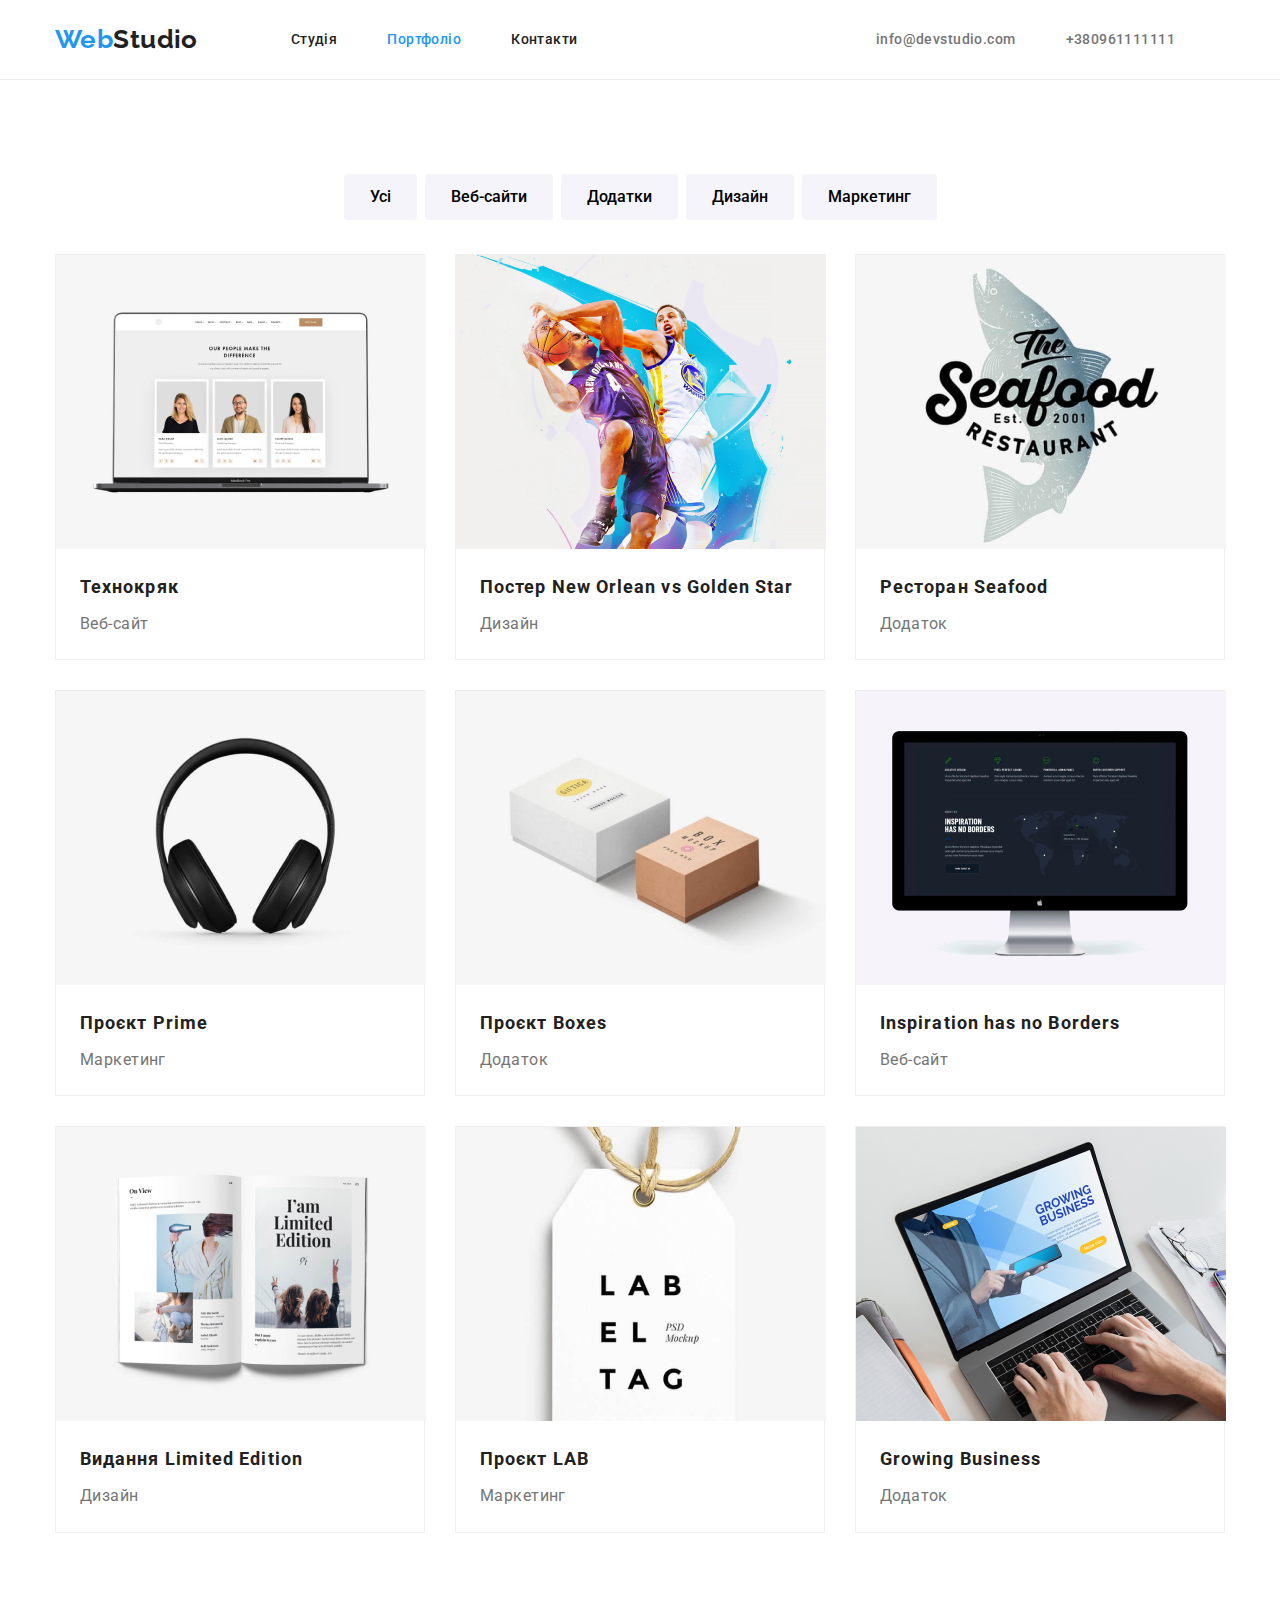
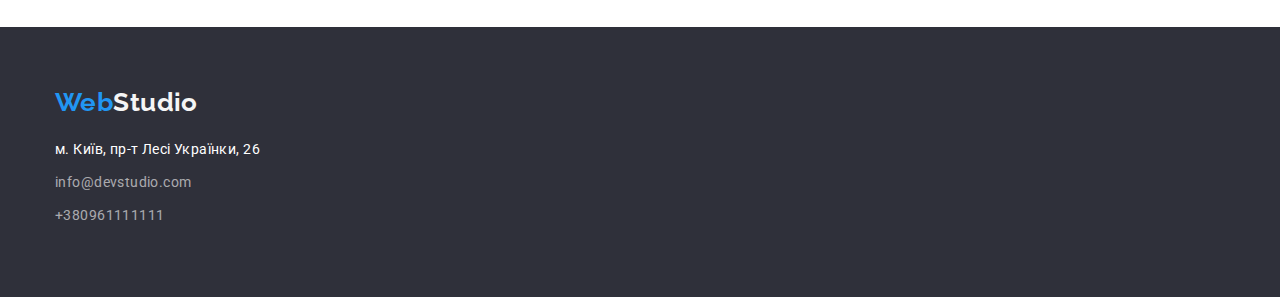
==== portfolio.html @ 4e3a35bb "Initial commit" ====
<!DOCTYPE html>
<html lang="uk">
  <head>
    <meta charset="UTF-8" />
    <meta http-equiv="X-UA-Compatible" content="IE=edge" />
    <meta name="viewport" content="width=device-width, initial-scale=1.0" />
    <title>Portfolio</title>
    <link rel="preconnect" href="https://fonts.googleapis.com" />
    <link rel="preconnect" href="https://fonts.gstatic.com" crossorigin />
    <link
      href="https://fonts.googleapis.com/css2?family=Raleway:wght@700&family=Roboto:wght@400;500;700;900&display=swap"
      rel="stylesheet"
    />
    <link
      rel="stylesheet"
      href="https://cdnjs.cloudflare.com/ajax/libs/modern-normalize/1.1.0/modern-normalize.min.css"
    />
    <link rel="stylesheet" href="./css/styles.css" />
  </head>
  <body>
    <!-- Шапка -->
    <header class="header">
      <div class="container main-nav">
        <nav class="main-nav">
          <a id="logo" href="./index.html" class="logo-pr"
            ><span class="logo-head">Web</span>Studio</a
          >

          <ul class="nav-list">
            <li class="item">
              <a href="./index.html" class="nav-link">Студія</a>
            </li>
            <li class="item">
              <a href="" class="nav-link current">Портфоліо</a>
            </li>
            <li class="item"><a href="" class="nav-link">Контакти</a></li>
          </ul>
        </nav>

        <!--Контакти-->

        <ul class="nav-contact">
          <li>
            <a href="mailto:info@devstudio.com" class="contact-link"
              >info@devstudio.com</a
            >
          </li>
          <li>
            <a href="tel:+380961111111" class="contact-link">+380961111111</a>
          </li>
        </ul>
      </div>
    </header>

    <!-- Контент -->
    <main>
      <section class="section">
        <div class="container">
          <h1 class="visually-hidden">контент сторінки</h1>
          <ul class="box-button">
            <li><button type="button" class="button-portfolio">Усі</button></li>
            <li>
              <button type="button" class="button-portfolio">Веб-сайти</button>
            </li>
            <li>
              <button type="button" class="button-portfolio">Додатки</button>
            </li>
            <li>
              <button type="button" class="button-portfolio">Дизайн</button>
            </li>
            <li>
              <button type="button" class="button-portfolio">Маркетинг</button>
            </li>
          </ul>

          <ul class="project-icon">
            <li class="project-titles">
              <img src="./img/one.jpg" alt="ноутбук" width="370" />
              <div class="box-title">
                <h2 class="project-title">Технокряк</h2>
                <p class="project-list">Веб-сайт</p>
              </div>
            </li>
            <li class="project-titles">
              <img src="./img/two.jpg" alt="постер" width="370" />
              <div class="box-title">
                <h2 class="project-title">Постер New Orlean vs Golden Star</h2>
                <p class="project-list">Дизайн</p>
              </div>
            </li>
            <li class="project-titles">
              <img src="./img/three.jpg" alt="афіша ресторана" width="370" />
              <div class="box-title">
                <h2 class="project-title">Ресторан Seafood</h2>
                <p class="project-list">Додаток</p>
              </div>
            </li>
            <li class="project-titles">
              <img src="./img/for.jpg" alt="наушники" width="370" />
              <div class="box-title">
                <h2 class="project-title">Проєкт Prime</h2>
                <p class="project-list">Маркетинг</p>
              </div>
            </li>
            <li class="project-titles">
              <img src="./img/five.jpg" alt="коробки" width="370" />
              <div class="box-title">
                <h2 class="project-title">Проєкт Boxes</h2>
                <p class="project-list">Додаток</p>
              </div>
            </li>
            <li class="project-titles">
              <img src="./img/six.jpg" alt="комп'ютер" width="370" />
              <div class="box-title">
                <h2 class="project-title">Inspiration has no Borders</h2>
                <p class="project-list">Веб-сайт</p>
              </div>
            </li>
            <li class="project-titles">
              <img src="./img/seven.jpg" alt="книги" width="370" />
              <div class="box-title">
                <h2 class="project-title">Видання Limited Edition</h2>
                <p lang="en" class="project-list">Дизайн</p>
              </div>
            </li>
            <li class="project-titles">
              <img src="./img/eight.jpg" alt="" width="370" />
              <div class="box-title">
                <h2 class="project-title">Проєкт LAB</h2>
                <p lang="en" class="project-list">Маркетинг</p>
              </div>
            </li>
            <li class="project-titles">
              <img src="./img/nine.jpg" alt="" width="370" />
              <div class="box-title">
                <h2 class="project-title">Growing Business</h2>
                <p class="project-list">Додаток</p>
              </div>
            </li>
          </ul>
        </div>
      </section>
    </main>

    <!-- Футер -->

    <footer class="order">
      <div class="container">
        <a id="logo-footer" href="./index.html" class="logo"
          ><span class="logo-footer">Web</span>Studio</a
        >

        <address class="adress">
          <ul class="information">
            <li class="information">
              <a
                href="https://goo.gl/maps/iiFqqTPr8g5T6caD6"
                class="mail"
                target="_blank"
                title="Google Maps"
                >м. Київ, пр-т Лесі Українки, 26</a
              >
            </li>
            <li class="information">
              <a href="mailto:info@devstudio.com" class="info"
                >info@devstudio.com</a
              >
            </li>
            <li class="information">
              <a href="tel:+380961111111" class="info">+380961111111</a>
            </li>
          </ul>
        </address>
      </div>
    </footer>
  </body>
</html>
---- css/styles.css ----
:root {
    --primary-text-color: #212121;
    --primary-white-color:  #F5F5F5;
    --title-text-color:#757575;
    --actent-color: #2196F3;
}


body {
    background-color: #ffffff;
    color: var(--primary-text-color);
    font-family: Roboto, sans-serif;
    letter-spacing: 0.03em;
    font-size: 14px;
    
}

h1,h2,h3,h4,h5,h6,p {
    margin: 0px;
}
 


ul {
    list-style: none;
    padding: 0;
    margin:0 ;
}

.visually-hidden {
    position: absolute;
    width: 1px;
    height: 1px;
    margin: -1px;
    border: 0;
    padding: 0;
    
    white-space: nowrap;
    clip-path: inset(100%);
    clip: rect(0 0 0 0);
    overflow: hidden;
}

/* header */

.header{
    border-bottom: 1px solid #ececec;
    padding: 24px 0;
}

.header-icon{
    margin-right: 10px;
    fill: #757575;
}

.header-icon:hover,
.header-icon:focus{
    fill: var(--actent-color);
}



/* contaire */

.container{
    width: 1200px;
    margin-left: auto;
    margin-right: auto;
    padding-left: 15px;
    padding-right: 15px;
}

.project-icon {
    display: flex;
    flex-wrap: wrap;
    gap: 30px;
    margin-top: 34px;
}

.project-titles{

width: calc((100% - 60px) / 3);

border: 1px solid #EEEEEE;
}

.project-title{
    color: var(--primary-text-color);
    font-size: 18px;
    line-height: 2;
    letter-spacing: 0.06em;
    }
    
    .project-list{
    color: var(--title-text-color);
    font-size: 16px;
    line-height: 1.88;
    margin-top: 4px;
    }

 .box-title{
  padding:20px 24px;
 }




.main-nav {
    display: flex;
    align-items: center ;
    margin-right: auto;
}


/* site-nav */

.contact-link , 
.nav-link{
    display: block;


    color:  var(--primary-text-color);
    font-weight: 500;
    line-height: 1.14;
    text-decoration: none;
}


.contact-link {
    margin-right: 50px;
    color: #757575;
    align-items: center;
    display: flex;
}

.contact-link:hover,
.contact-link:focus {
    color: var(--actent-color);
}

.nav-contact {
    display: flex;
    list-style: none;
    align-items: center;
}

 .nav-link:hover,
 .nav-link:focus{
color: var(--actent-color);
}

.nav-link.current{
    color: var(--actent-color);
}

.nav-list{
    display: flex;
    margin-left: 93px;
}

.nav-list .item:not(:last-child) {
    margin-right: 50px;
}


/* Section */

.section{
    padding-bottom: 94px;
    padding-top: 94px;
     
}



.list-title{
    margin-right: 30px;
    width: 270px;
}

.list-title:last-child {
    margin-right: 0;
}
    
.title {
    list-style: none;
    display: flex;
}

.section-title {
    font-size: 36px;
    line-height: 1.17;
    text-align: center;
    margin-bottom: 50px;
    margin-top: 0;
}

    .bg-icon-title{
    display: flex;
    align-items: center;
    justify-content: center;
    margin-bottom: 30px;  
    width: 270px;
    height: 120px;
    border-radius: 4px;
    background-color: #F5F4FA;

    }


.about{
    padding-bottom: 0;
}

.about-text{
color: var(--title-text-color);
font-size: 14px;
line-height: 1.72;

}
.about-title{
font-size: 14px;
line-height: 1.14; 
text-transform: uppercase;
}

.work-list {
    color: #212121;
    list-style: none;
    display: flex;
    align-items: center;
}

.works-item:not(:last-child) {
    margin-right: 30px;
}

.team{
    width: 270px;
    background-color: #ffffff;
    box-shadow: 0px 1px 3px rgba(0, 0, 0, 0.12), 0px 1px 1px rgba(0, 0, 0, 0.14), 0px 2px 1px rgba(0, 0, 0, 0.2);
    border-radius: 0px 0px 4px 4px;
}

.team-list{
    display: flex;
    align-items: center;
}




.team:not(:last-child) {
    margin-right: 30px;
}

.team-name{
margin-bottom: 10px;

color: var(--primary-text-color);
font-weight: 500;
font-size: 16px;
line-height: 1.18;
text-align: center;
}

.team-position{


color: var(--title-text-color);
font-size: 16px;
line-height: 1.18;
text-align: center;

}

.team-work{
    background-color: #F5F4FA;;
}

.team-box{
    padding: 30px 0px;
}

img{
    display: block;
}


/* Hero */
.hero-title {
width: 696px;
margin: 0 auto;
margin-bottom: 30px;

color: var(--primary-white-color);
    font-weight: 900;
    font-size: 44px;
    line-height: 1.37;
    text-align: center;
    text-transform: uppercase;
}

.hero{
max-width: 1600px;
height: 600px;
margin-left: auto;
margin-right: auto;
padding: 200px 0;
background-repeat: no-repeat;
background-position: center;
background-size: cover;
text-align: center;
background-color: var(--title-text-color);

background-image:linear-gradient(to right, rgba(47, 48, 58, 0.4), rgba(47, 48, 58, 0.4)),
url('../img/br-studio.jpg');  
}

/* Button */
.button{
    
border-radius: 4px;

padding: 10px 32px;

    color:var(--primary-white-color); 
    background-color: var(--actent-color);
    cursor: pointer;
    border: 4px solid transparent;

    font-weight: 700;
    font-size: 16px;
    line-height: 1.87;
    letter-spacing: 0.06em;
    
    
}

.button-portfolio{
    padding: 6px 22px;
    color:#000000;
    background-color: #F5F4FA;
    font-weight: 500;
    font-size: 16px;
    line-height: 1.63;
    border-radius: 4px;
    text-align: center;
    border: 4px solid transparent;
    cursor: pointer;
}

.button-portfolio:hover,
.button-portfolio:focus {
    color: #ffffff;
    background-color: var(--actent-color);
}

.box-button{
    display: flex;
    justify-content:center;
    gap:8px;
}

/* Logo */

.logo , 
.logo-pr {
font-family: 'Raleway';
font-weight: 700;
font-size: 26px;
line-height: 1.2;
text-decoration: none;
}

.logo {
    color: #F5F5F5;
}

.information{
    display: flex;
    flex-direction: column;
    gap: 9px;
}

.logo-pr {
color: #212121;
list-style: none;
}

.logo-head , 
.logo-footer {
 color: #2196F3;
 text-decoration: none;
}

/* adress */

.adress{
    margin-top: 20px;
}

.order{
    background-color: #2F303A;
    height: 270px;
    padding:60px 0;
}

.info , 
.mail {
font-style: normal;
line-height: 1.71;
}

.mail {
    color: #ffffff;
    text-decoration: none;
}

/* info */

.info {
color: rgba(255, 255, 255, 0.6);
 text-decoration: none;
}

.info:hover,
.info:focus{
    color: var(--actent-color);
}

/* Постійні клієнти */

.reg-custom {
    display: flex;
    justify-content: center;
}

.compagny{
    align-items: center;
    display: inline-flex;
    margin-bottom: 30px;
    width: 170px;
    height: 92px;
    border:1px solid #AFB1B8;
    border-radius: 4px;
    /* filter: drop-shadow(0px 4px 4px rgba(0, 0, 0, 0.25)); */
}

.compagny:not(:last-child) {
    margin-right: 30px;
}


.box-icon-iteam {
    display: flex;
    justify-content: center;
    gap:10px;
}

.icon-compagny{
    margin-left: 32px;
}

.icon-team{
    fill: currentColor;
}

.link-icon{
    display: flex;
    align-items: center;
    padding: 12px;
    border-radius: 50%;
    color:var(--primary-white-color);
}


.link-icon:focus,
.link-icon:hover{
color:var(--primary-white-color);
background:var(--actent-color);
}

.box-icon-foot{
    display: flex;
    justify-content: center;
}

.social{
color: #ffffff;
}
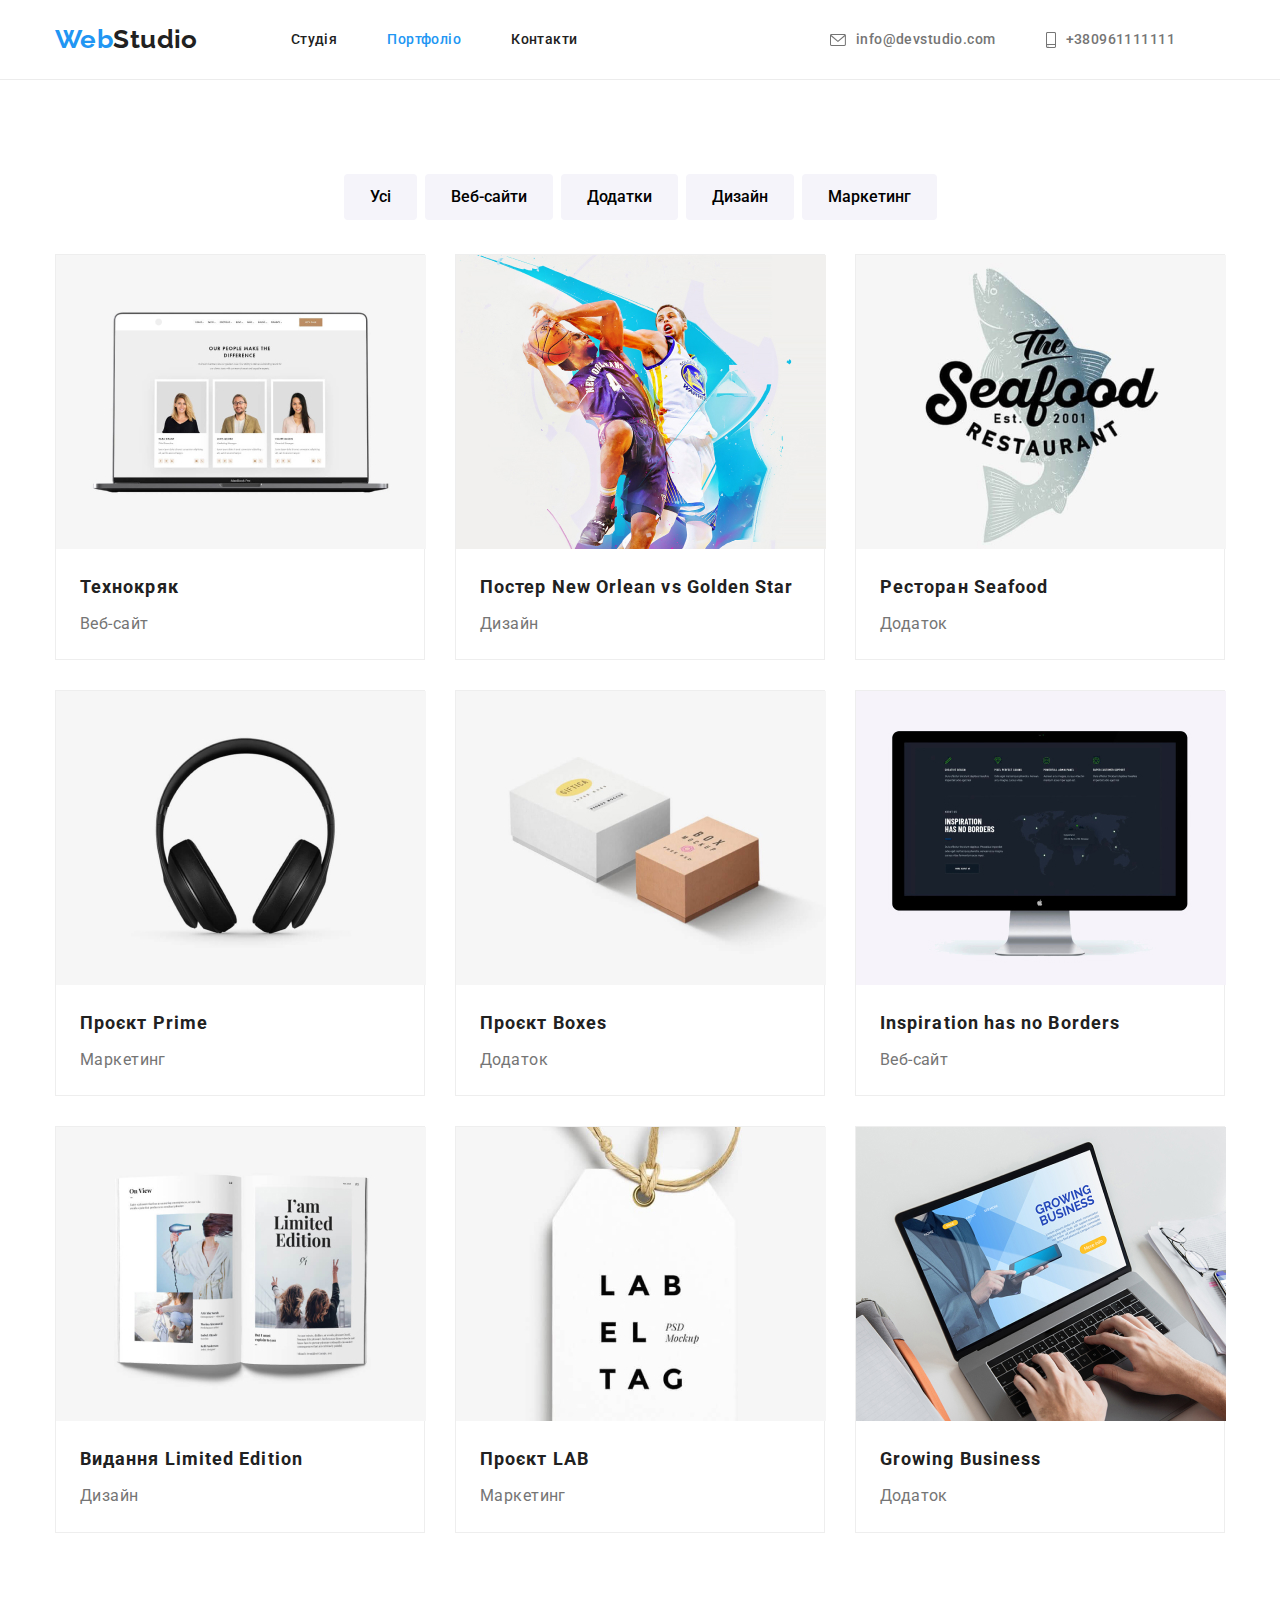
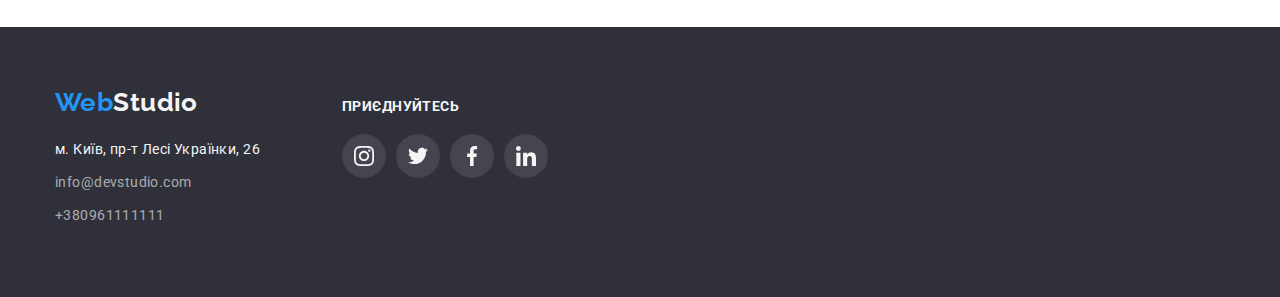
==== commit 69d6ef7d: "hw-04" ====
--- a/portfolio.html
+++ b/portfolio.html
@@ -41,17 +41,24 @@
 
         <ul class="nav-contact">
           <li>
-            <a href="mailto:info@devstudio.com" class="contact-link"
-              >info@devstudio.com</a
-            >
+            <a href="mailto:info@devstudio.com" class="contact-link">
+              <svg class="header-icon" width="16" height="12">
+                <use href="./images/symbol-defs.svg#icon-envelope"></use>
+              </svg>
+              info@devstudio.com
+            </a>
           </li>
           <li>
-            <a href="tel:+380961111111" class="contact-link">+380961111111</a>
+            <a href="tel:+380961111111" class="contact-link">
+              <svg class="header-icon" width="10" height="16">
+                <use href="./images/symbol-defs.svg#icon-smartphone"></use>
+              </svg>
+              +380961111111</a
+            >
           </li>
         </ul>
       </div>
     </header>
-
     <!-- Контент -->
     <main>
       <section class="section">
@@ -145,32 +152,89 @@
     <!-- Футер -->
 
     <footer class="order">
-      <div class="container">
-        <a id="logo-footer" href="./index.html" class="logo"
-          ><span class="logo-footer">Web</span>Studio</a
-        >
-
-        <address class="adress">
-          <ul class="information">
-            <li class="information">
-              <a
-                href="https://goo.gl/maps/iiFqqTPr8g5T6caD6"
-                class="mail"
-                target="_blank"
-                title="Google Maps"
-                >м. Київ, пр-т Лесі Українки, 26</a
-              >
-            </li>
-            <li class="information">
-              <a href="mailto:info@devstudio.com" class="info"
-                >info@devstudio.com</a
-              >
-            </li>
-            <li class="information">
-              <a href="tel:+380961111111" class="info">+380961111111</a>
-            </li>
-          </ul>
-        </address>
+      <div class="container box-footer">
+        <div>
+          <a id="logo-footer" href="./index.html" class="logo"
+            ><span class="logo-footer">Web</span>Studio</a
+          >
+          <address class="adress">
+            <ul class="information">
+              <li class="information">
+                <a
+                  href="https://goo.gl/maps/iiFqqTPr8g5T6caD6"
+                  class="mail"
+                  target="_blank"
+                  title="Google Maps"
+                  >м. Київ, пр-т Лесі Українки, 26</a
+                >
+              </li>
+              <li class="information">
+                <a href="mailto:info@devstudio.com" class="info"
+                  >info@devstudio.com</a
+                >
+              </li>
+              <li class="information">
+                <a href="tel:+380961111111" class="info">+380961111111</a>
+              </li>
+            </ul>
+          </address>
+        </div>
+
+        <!-- Social -->
+
+        <div class="box-icon-foot">
+          <h3 class="about-title social">Приєднуйтесь</h3>
+          <ul class="box-icon-iteam">
+            <li>
+              <a
+                class="link-icon icon-social"
+                href="https://www.instagram.com/"
+                target="_blank"
+                rel="noopener nooreferrer nofollow "
+              >
+                <svg class="icon-team" width="20" height="20">
+                  <use href="./images/symbol-defs.svg#icon-instagram"></use>
+                </svg>
+              </a>
+            </li>
+            <li>
+              <a
+                class="link-icon icon-social"
+                href="https://twitter.com/"
+                target="_blank"
+                rel="noopener nooreferrer nofollow "
+              >
+                <svg class="icon-team" width="20" height="20">
+                  <use href="./images/symbol-defs.svg#icon-twitter"></use>
+                </svg>
+              </a>
+            </li>
+            <li>
+              <a
+                class="link-icon icon-social"
+                href="https://www.facebook.com/"
+                target="_blank"
+                rel="noopener nooreferrer nofollow "
+              >
+                <svg class="icon-team" width="20" height="20">
+                  <use href="./images/symbol-defs.svg#icon-facebook"></use>
+                </svg>
+              </a>
+            </li>
+            <li>
+              <a
+                class="link-icon icon-social"
+                href="https://www.linkedin.com/"
+                target="_blank"
+                rel="noopener nooreferrer nofollow "
+              >
+                <svg class="icon-team" width="20" height="20">
+                  <use href="./images/symbol-defs.svg#icon-linkedin"></use>
+                </svg>
+              </a>
+            </li>
+          </ul>
+        </div>
       </div>
     </footer>
   </body>
--- a/css/styles.css
+++ b/css/styles.css
@@ -3,6 +3,7 @@
     --primary-white-color:  #F5F5F5;
     --title-text-color:#757575;
     --actent-color: #2196F3;
+    --icon-color:#AFB1B8;
 }
 
 
@@ -50,15 +51,8 @@
 
 .header-icon{
     margin-right: 10px;
-    fill: #757575;
-}
-
-.header-icon:hover,
-.header-icon:focus{
-    fill: var(--actent-color);
-}
-
-
+    fill:currentColor;
+}
 
 /* contaire */
 
@@ -352,7 +346,7 @@
 
 .button-portfolio:hover,
 .button-portfolio:focus {
-    color: #ffffff;
+    color: var(--primary-white-color);
     background-color: var(--actent-color);
 }
 
@@ -374,7 +368,7 @@
 }
 
 .logo {
-    color: #F5F5F5;
+    color: var(--primary-white-color);
 }
 
 .information{
@@ -384,13 +378,13 @@
 }
 
 .logo-pr {
-color: #212121;
+color: var(--primary-text-color);
 list-style: none;
 }
 
 .logo-head , 
 .logo-footer {
- color: #2196F3;
+ color: var(--actent-color);
  text-decoration: none;
 }
 
@@ -413,7 +407,7 @@
 }
 
 .mail {
-    color: #ffffff;
+    color: var(--primary-white-color);
     text-decoration: none;
 }
 
@@ -429,63 +423,94 @@
     color: var(--actent-color);
 }
 
-/* Постійні клієнти */
+/* icon team */
+
+.icon-team{
+    fill: currentColor;
+}
+
+.link-icon{
+    display: flex;
+    align-items: center;
+    padding: 12px;
+    border-radius: 50%;
+    color:var(--icon-color);
+}
+
+
+.link-icon:focus,
+.link-icon:hover{
+color:var(--primary-white-color);
+background:var(--actent-color);
+}
+
+
+/* Reg-custom */
 
 .reg-custom {
     display: flex;
     justify-content: center;
-}
-
-.compagny{
+    
+}
+
+.compagny {
     align-items: center;
     display: inline-flex;
     margin-bottom: 30px;
     width: 170px;
     height: 92px;
-    border:1px solid #AFB1B8;
+    border: 1px solid #AFB1B8;
     border-radius: 4px;
-    /* filter: drop-shadow(0px 4px 4px rgba(0, 0, 0, 0.25)); */
+    
+    
 }
 
 .compagny:not(:last-child) {
     margin-right: 30px;
 }
 
+.icon-compagny{
+fill: currentColor;
+}
+.link-compagny{
+color: var(--icon-color);
+}
 
 .box-icon-iteam {
     display: flex;
     justify-content: center;
-    gap:10px;
-}
-
-.icon-compagny{
+    gap: 10px;
+    margin-bottom: 20px;
+}
+
+.icon-compagny {
     margin-left: 32px;
 }
 
-.icon-team{
-    fill: currentColor;
-}
-
-.link-icon{
-    display: flex;
-    align-items: center;
+
+.compagny:hover,
+.compagny:focus{
+    border-color:var(--actent-color);
+    filter: drop-shadow(0px 4px 4px rgba(0, 0, 0, 0.25));
+
+}
+
+/* Social */
+.social {
+    margin-bottom: 20px;
+    color:var(--primary-white-color);
+}
+
+.box-footer{
+    display: flex;
+}
+
+.box-icon-foot {
     padding: 12px;
-    border-radius: 50%;
-    color:var(--primary-white-color);
-}
-
-
-.link-icon:focus,
-.link-icon:hover{
-color:var(--primary-white-color);
-background:var(--actent-color);
-}
-
-.box-icon-foot{
-    display: flex;
-    justify-content: center;
-}
-
-.social{
-color: #ffffff;
-}
+    margin-left: 70px;
+}
+
+.icon-social{
+color: var(--primary-white-color);
+background: rgba(255, 255, 255, 0.1);
+}
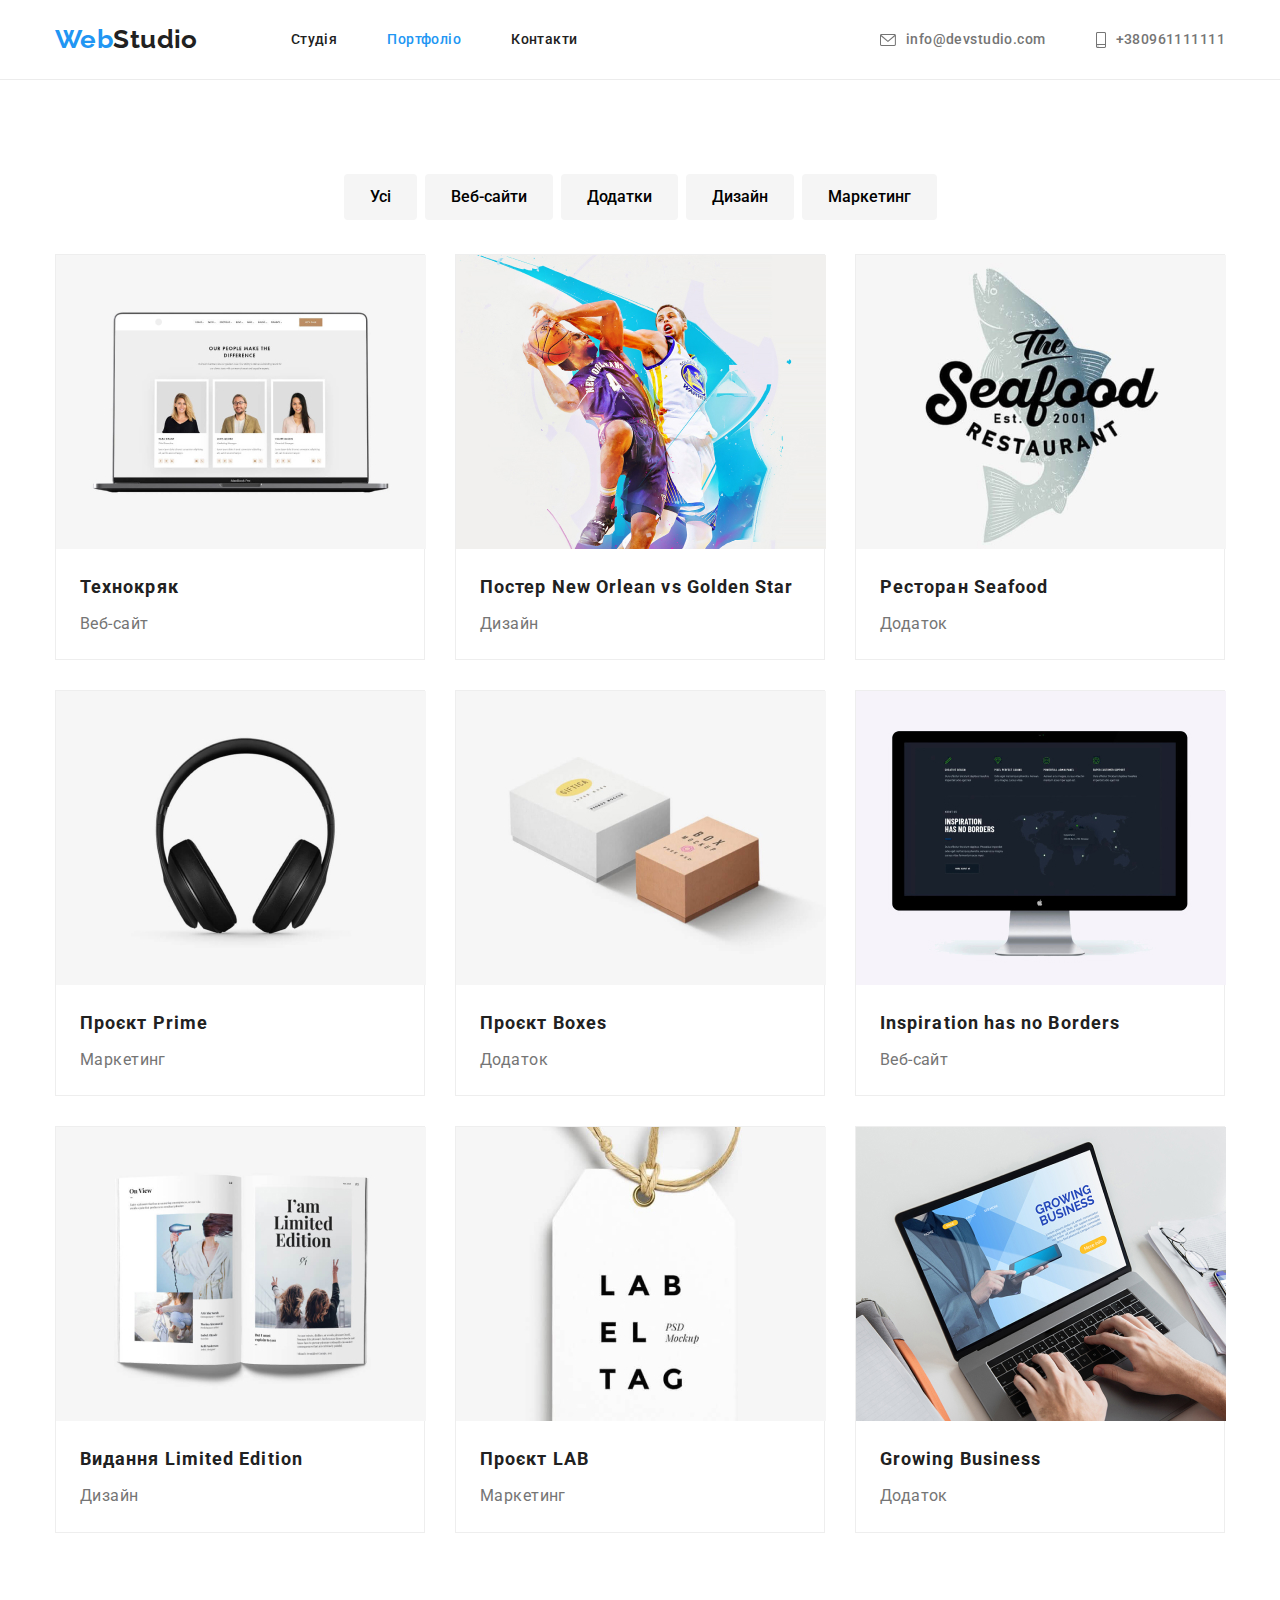
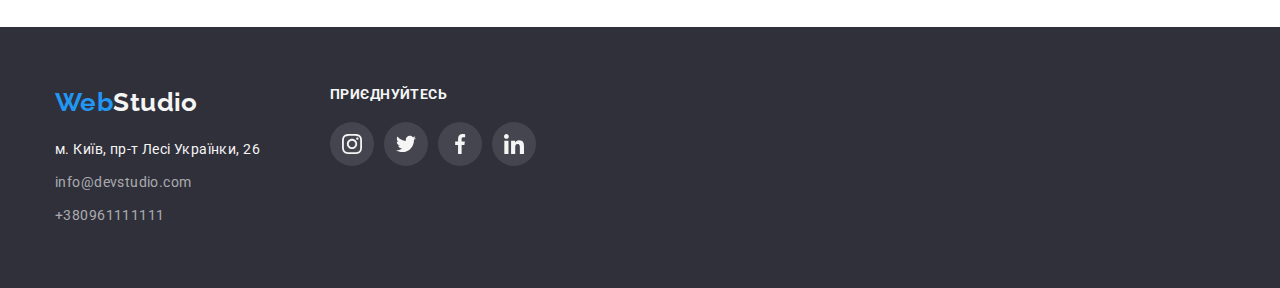
==== commit 20a506bf: "hw-04" ====
--- a/portfolio.html
+++ b/portfolio.html
@@ -180,54 +180,38 @@
           </address>
         </div>
 
-        <!-- Social -->
-
-        <div class="box-icon-foot">
+         <!-- Social -->
+
+         <div class="box-icon-foot">
           <h3 class="about-title social">Приєднуйтесь</h3>
           <ul class="box-icon-iteam">
-            <li>
-              <a
-                class="link-icon icon-social"
-                href="https://www.instagram.com/"
-                target="_blank"
-                rel="noopener nooreferrer nofollow "
-              >
+            <li class="icon-list">
+              <a class="link-icon icon-social" href="https://www.instagram.com/" target="_blank"
+                rel="noopener nooreferrer nofollow ">
                 <svg class="icon-team" width="20" height="20">
                   <use href="./images/symbol-defs.svg#icon-instagram"></use>
                 </svg>
               </a>
             </li>
-            <li>
-              <a
-                class="link-icon icon-social"
-                href="https://twitter.com/"
-                target="_blank"
-                rel="noopener nooreferrer nofollow "
-              >
+            <li class="icon-list">
+              <a class="link-icon icon-social" href="https://twitter.com/" target="_blank"
+                rel="noopener nooreferrer nofollow ">
                 <svg class="icon-team" width="20" height="20">
                   <use href="./images/symbol-defs.svg#icon-twitter"></use>
                 </svg>
               </a>
             </li>
-            <li>
-              <a
-                class="link-icon icon-social"
-                href="https://www.facebook.com/"
-                target="_blank"
-                rel="noopener nooreferrer nofollow "
-              >
+            <li class="icon-list">
+              <a class="link-icon icon-social" href="https://www.facebook.com/" target="_blank"
+                rel="noopener nooreferrer nofollow ">
                 <svg class="icon-team" width="20" height="20">
                   <use href="./images/symbol-defs.svg#icon-facebook"></use>
                 </svg>
               </a>
             </li>
-            <li>
-              <a
-                class="link-icon icon-social"
-                href="https://www.linkedin.com/"
-                target="_blank"
-                rel="noopener nooreferrer nofollow "
-              >
+            <li class="icon-list">
+              <a class="link-icon icon-social" href="https://www.linkedin.com/" target="_blank"
+                rel="noopener nooreferrer nofollow ">
                 <svg class="icon-team" width="20" height="20">
                   <use href="./images/symbol-defs.svg#icon-linkedin"></use>
                 </svg>
--- a/css/styles.css
+++ b/css/styles.css
@@ -4,11 +4,13 @@
     --title-text-color:#757575;
     --actent-color: #2196F3;
     --icon-color:#AFB1B8;
+    --bg-color-body:#ffffff;
+    --bg-color-order:#2F303A;
 }
 
 
 body {
-    background-color: #ffffff;
+    background-color:var(--bg-color-body);
     color: var(--primary-text-color);
     font-family: Roboto, sans-serif;
     letter-spacing: 0.03em;
@@ -74,9 +76,15 @@
 .project-titles{
 
 width: calc((100% - 60px) / 3);
-
 border: 1px solid #EEEEEE;
 }
+
+.project-titles:hover ,
+.project-titles:focus{
+    box-shadow: 0px 1px 1px rgba(0, 0, 0, 0.12), 0px 4px 4px rgba(0, 0, 0, 0.06),
+    1px 4px 6px rgba(0, 0, 0, 0.16);
+}
+
 
 .project-title{
     color: var(--primary-text-color);
@@ -121,8 +129,7 @@
 
 
 .contact-link {
-    margin-right: 50px;
-    color: #757575;
+    color: var(--title-text-color);
     align-items: center;
     display: flex;
 }
@@ -134,6 +141,7 @@
 
 .nav-contact {
     display: flex;
+    gap: 50px;
     list-style: none;
     align-items: center;
 }
@@ -197,7 +205,7 @@
     width: 270px;
     height: 120px;
     border-radius: 4px;
-    background-color: #F5F4FA;
+    background-color: var(--primary-white-color);
 
     }
 
@@ -213,13 +221,14 @@
 
 }
 .about-title{
+    margin-bottom: 10px;
 font-size: 14px;
 line-height: 1.14; 
 text-transform: uppercase;
 }
 
 .work-list {
-    color: #212121;
+    color: var(--primary-text-color);
     list-style: none;
     display: flex;
     align-items: center;
@@ -231,7 +240,7 @@
 
 .team{
     width: 270px;
-    background-color: #ffffff;
+    background-color: var(--primary-white-color);
     box-shadow: 0px 1px 3px rgba(0, 0, 0, 0.12), 0px 1px 1px rgba(0, 0, 0, 0.14), 0px 2px 1px rgba(0, 0, 0, 0.2);
     border-radius: 0px 0px 4px 4px;
 }
@@ -260,8 +269,8 @@
 
 .team-position{
 
-
 color: var(--title-text-color);
+margin-bottom: 16px;
 font-size: 16px;
 line-height: 1.18;
 text-align: center;
@@ -269,7 +278,7 @@
 }
 
 .team-work{
-    background-color: #F5F4FA;;
+    background-color: var(--primary-white-color);
 }
 
 .team-box{
@@ -334,7 +343,7 @@
 .button-portfolio{
     padding: 6px 22px;
     color:#000000;
-    background-color: #F5F4FA;
+    background-color: var(--primary-white-color);
     font-weight: 500;
     font-size: 16px;
     line-height: 1.63;
@@ -348,6 +357,9 @@
 .button-portfolio:focus {
     color: var(--primary-white-color);
     background-color: var(--actent-color);
+    box-shadow: 0px 3px 1px rgba(0, 0, 0, 0.1), 0px 1px 2px rgba(0, 0, 0, 0.08),
+    0px 2px 2px rgba(0, 0, 0, 0.12);
+
 }
 
 .box-button{
@@ -395,8 +407,7 @@
 }
 
 .order{
-    background-color: #2F303A;
-    height: 270px;
+    background-color:var(--bg-color-order);
     padding:60px 0;
 }
 
@@ -432,7 +443,9 @@
 .link-icon{
     display: flex;
     align-items: center;
-    padding: 12px;
+    justify-content: center;
+    width: 100%;
+    height: 100%;
     border-radius: 50%;
     color:var(--icon-color);
 }
@@ -444,6 +457,10 @@
 background:var(--actent-color);
 }
 
+.list-icon{
+     width: 20px;
+     height: 20px;
+}
 
 /* Reg-custom */
 
@@ -454,13 +471,9 @@
 }
 
 .compagny {
-    align-items: center;
-    display: inline-flex;
-    margin-bottom: 30px;
     width: 170px;
     height: 92px;
-    border: 1px solid #AFB1B8;
-    border-radius: 4px;
+   
     
     
 }
@@ -472,7 +485,14 @@
 .icon-compagny{
 fill: currentColor;
 }
+
 .link-compagny{
+    align-items: center;
+    display: inline-flex;
+    border: 1px solid #AFB1B8;
+    border-radius: 4px; 
+    width: 100%;
+    height: 100%;
 color: var(--icon-color);
 }
 
@@ -480,7 +500,6 @@
     display: flex;
     justify-content: center;
     gap: 10px;
-    margin-bottom: 20px;
 }
 
 .icon-compagny {
@@ -488,8 +507,8 @@
 }
 
 
-.compagny:hover,
-.compagny:focus{
+.link-compagny:hover,
+.link-compagny:focus{
     border-color:var(--actent-color);
     filter: drop-shadow(0px 4px 4px rgba(0, 0, 0, 0.25));
 
@@ -506,8 +525,12 @@
 }
 
 .box-icon-foot {
-    padding: 12px;
     margin-left: 70px;
+}
+
+.icon-list{
+    width: 44px;
+    height: 44px;
 }
 
 .icon-social{
